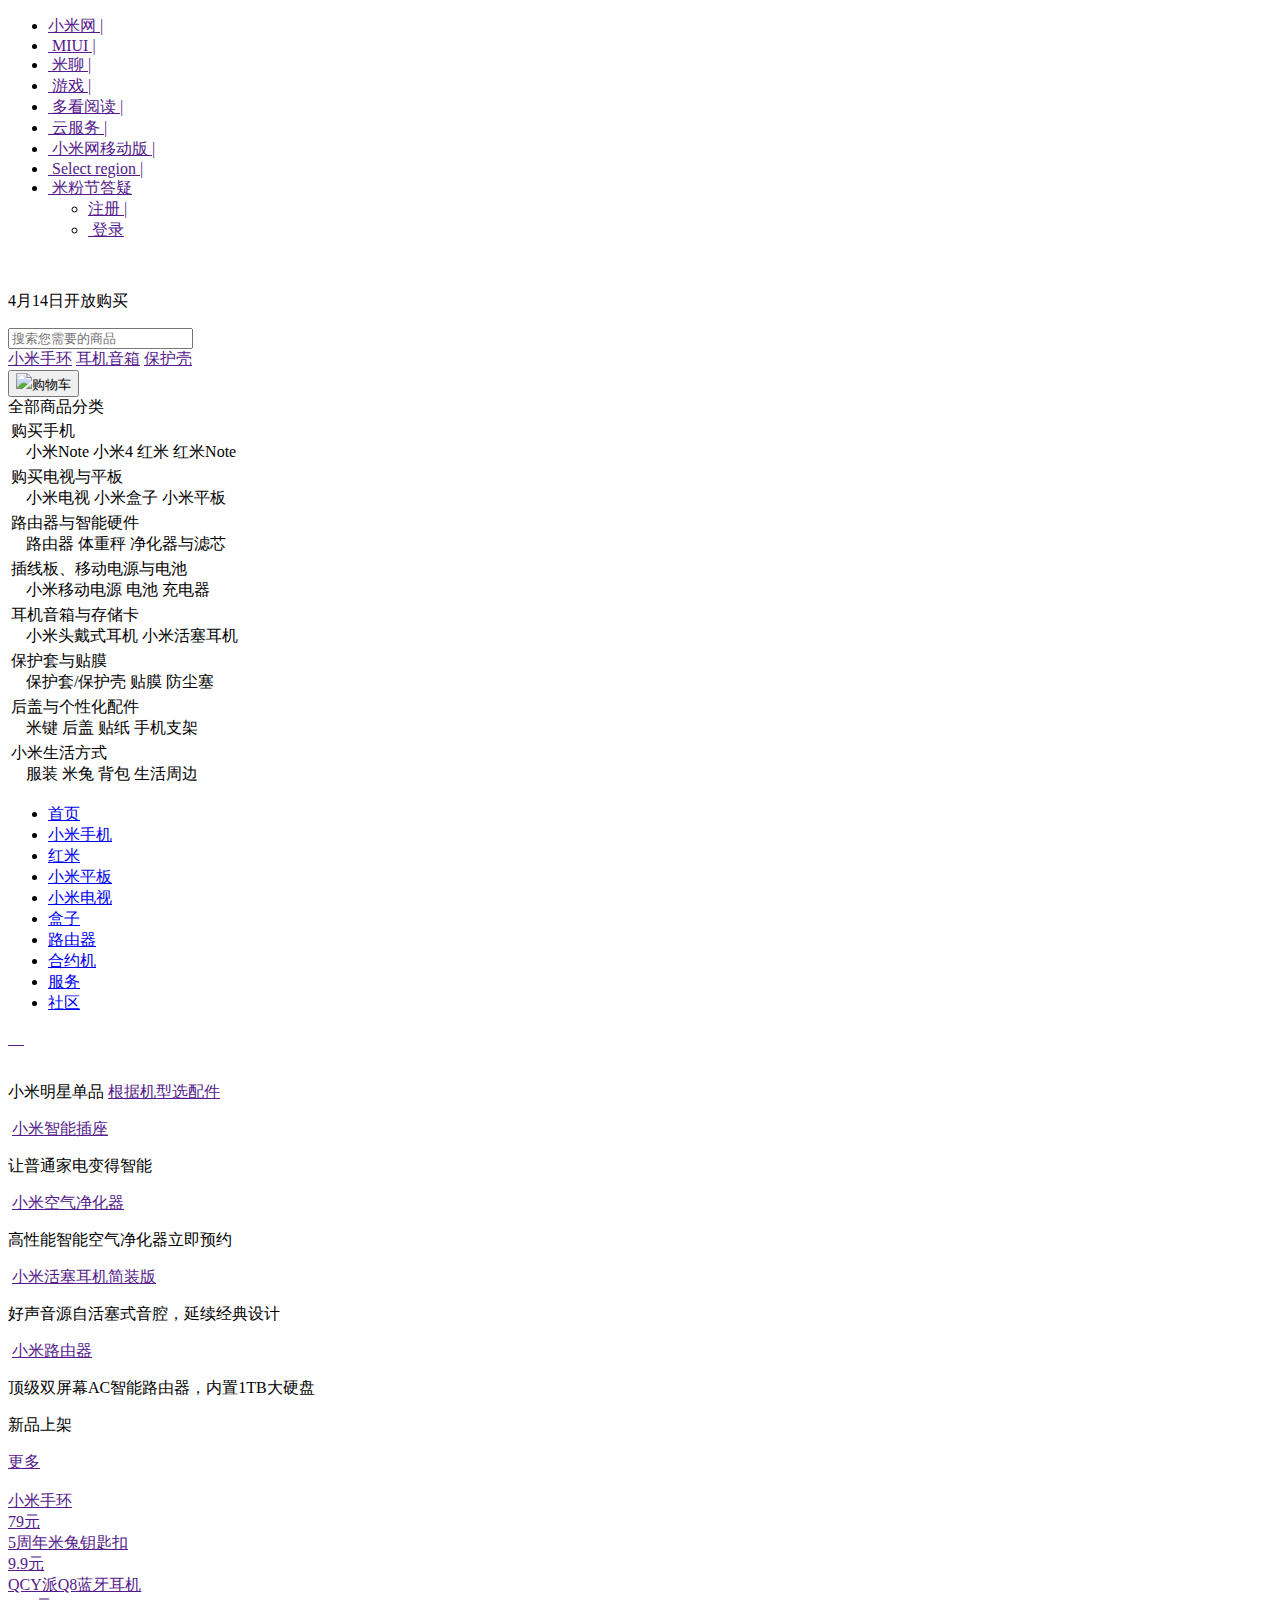
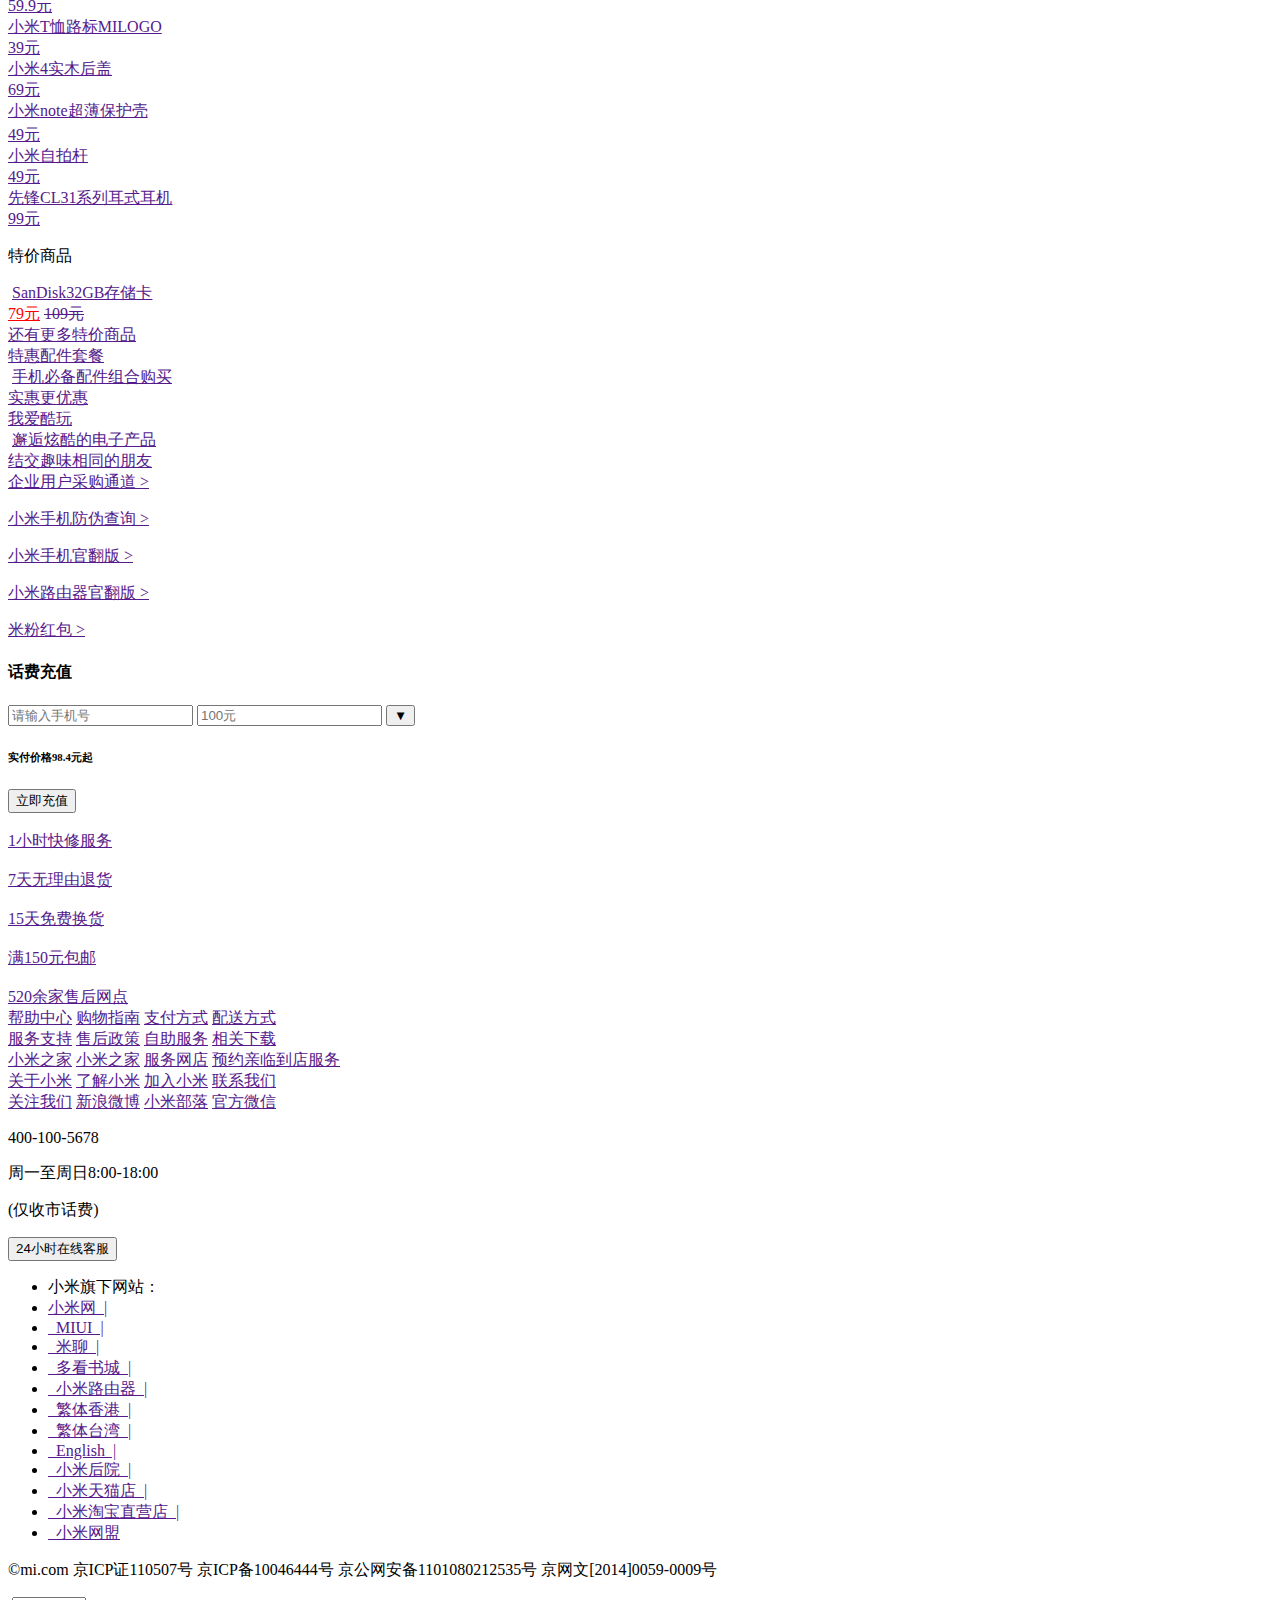
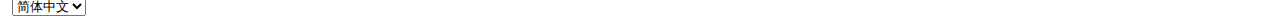
==== html/mainpage.html @ 1876c388 "html" ====
<!DOCTYPE html>
<html lang="en">

<head>
    <meta charset="UTF-8">
    <meta name="viewport" content="width=device-width, initial-scale=1.0">
    <meta http-equiv="X-UA-Compatible" content="ie=edge">
    <title>小米商城</title>
    <link rel="shortcut icon" href="images/小米.png">
    <link rel="stylesheet" href="css/base.css">
    <link rel="stylesheet" href="css/xiaomiguanwang1.css">
    <link rel="stylesheet" href="css/xiaomiguanwang2.css">
    <link rel="stylesheet" href="css/xiaomiguanwang3.css">
</head>

<body>
    <div class="header list">
        <ul>
            <li>
                <a href="">小米网&nbsp;|</a>
            </li>
            <li>
                <a href="">&nbsp;MIUI&nbsp;|</a>
            </li>
            <li>
                <a href="">&nbsp;米聊&nbsp;|</a>
            </li>
            <li>
                <a href="">&nbsp;游戏&nbsp;|</a>
            </li>
            <li>
                <a href="">&nbsp;多看阅读&nbsp;|</a>
            </li>
            <li>
                <a href="">&nbsp;云服务&nbsp;|</a>
            </li>
            <li>
                <a href="">&nbsp;小米网移动版&nbsp;|</a>
            </li>
            <li>
                <a href="">&nbsp;Select region&nbsp;|</a>
            </li>
            <li>
                <a href="">&nbsp;米粉节答疑</a>
            </li>
            <ul style="width: 61px;margin-right: 00px;">
                <li>
                    <a href="">注册&nbsp;|</a>
                </li>
                <li>
                    <a href="">&nbsp;登录</a>
                </li>
            </ul>
        </ul>
    </div>
    <div class="contaier">
        <div class="search">
            <img src="images/logo.png" alt="">
            <p>
                <img src="images/clock.png" alt="">4月14日开放购买</p>
            <input type="text" placeholder="搜索您需要的商品">
            <a id="search-img"></a>
            <div class="search-nei">
                <a href="">小米手环</a>
                <a href="">耳机音箱</a>
                <a href="">保护壳</a>
            </div>
            <button class="gouwu">
                <img src="images/shopcar.png">购物车</button>
        </div>
        <div class="caidan">
            <table class="table">
                <div class="fenlei">全部商品分类</div>
                <tr>
                    <td>
                        <a class="tou">购买手机</a>
                        <br>
                        <a style="margin-left: 15px;">小米Note</a>
                        <a>小米4</a>
                        <a>红米</a>
                        <a>红米Note</a>
                    </td>
                </tr>
                <tr>
                    <td>
                        <a class="tou">购买电视与平板</a>
                        <br>
                        <a style="margin-left: 15px;">小米电视</a>
                        <a>小米盒子</a>
                        <a>小米平板</a>
                    </td>
                </tr>
                <tr>
                    <td>
                        <a class="tou">路由器与智能硬件</a>
                        <br>
                        <a style="margin-left: 15px;">路由器</a>
                        <a>体重秤</a>
                        <a>净化器与滤芯</a>
                    </td>
                </tr>
                <tr>
                    <td>
                        <a class="tou">插线板、移动电源与电池</a>
                        <br>
                        <a style="margin-left: 15px;">小米移动电源</a>
                        <a>电池</a>
                        <a>充电器</a>
                    </td>
                </tr>
                <tr>
                    <td>
                        <a class="tou">耳机音箱与存储卡</a>
                        <br>
                        <a style="margin-left: 15px;">小米头戴式耳机</a>
                        <a>小米活塞耳机</a>
                    </td>
                </tr>
                <tr>
                    <td>
                        <a class="tou">保护套与贴膜</a>
                        <br>
                        <a style="margin-left: 15px;">保护套/保护壳</a>
                        <a>贴膜</a>
                        <a>防尘塞</a>
                    </td>
                </tr>
                <tr>
                    <td>
                        <a class="tou">后盖与个性化配件</a>
                        <br>
                        <a style="margin-left: 15px;">米键</a>
                        <a>后盖</a>
                        <a>贴纸</a>
                        <a>手机支架</a>
                    </td>
                </tr>
                <tr>
                    <td>
                        <a class="tou">小米生活方式</a>
                        <br>
                        <a style="margin-left: 15px;">服装</a>
                        <a>米兔</a>
                        <a>背包</a>
                        <a>生活周边</a>
                    </td>
                </tr>
            </table>
        </div>
        <div class="daohang">
            <ul class="col list ">
                <li>
                    <a href="#">首页</a>
                </li>
                <li>
                    <a href="#">小米手机</a>
                </li>
                <li>
                    <a href="#">红米</a>
                </li>
                <li>
                    <a href="#">小米平板</a>
                </li>
                <li>
                    <a href="#">小米电视</a>
                </li>
                <li>
                    <a href="#">盒子</a>
                </li>
                <li>
                    <a href="#">路由器</a>
                </li>
                <li>
                    <a href="#">合约机</a>
                </li>
                <li>
                    <a href="#">服务</a>
                </li>
                <li>
                    <a href="#">社区</a>
                </li>
            </ul>
        </div>
        <div id="ibanner"></div>
        <div id="ibanner_pic">
            <a href="">
                <img src="images/banner5.png" alt="">
            </a>
            <a href="">
                <img src="images/banner4.png" alt="">
            </a>
            <a href="">
                <img src="images/banner3.png" alt="">
            </a>
            <a href="">
                <img src="images/banner2.png" alt="">
            </a>
            <a href="">
                <img src="images/banner1.png" alt="">
            </a>
        </div>
        <script src="小米商城.js"></script>
        <div class="xianhuo col-80 border">
            <img class="col-4 border-right" src="images/01.png" alt="" style="margin-top: 2px;">
            <img class="col-4 border-right" src="images/02.png" alt="" style="margin-top: 2px;">
            <img class="col-4" src="images/03.png" alt="" style="width:332px">
        </div>
        <div class="mingxing row">
            <div class="mingxing-header">
                <p>小米明星单品
                    <a href="">根据机型选配件</a>
                    <img class="xiaoyu" src="images/05.png" alt="">
                    <img class="dayu" src="images/06.png" alt="">
                </p>
            </div>
            <div class="col-3 border danpin">
                <img src="images/T1PxJvBCAT1RXrhCrK!220x220.jpg" alt="" >
                <a href="">小米智能插座</a>
                <p>让普通家电变得智能</p>
            </div>
            <div class="col-3 border danpin">
                <img src="images/T1XYxTBsAT1RXrhCrK!220x220.jpg" alt="">
                <a href="">小米空气净化器</a>
                <p>高性能智能空气净化器立即预约</p>
            </div>
            <div class="col-3 border danpin">
                <img src="images/T1y0JTBy_T1RXrhCrK!220x220.jpg" alt="" >
                <a href="">小米活塞耳机简装版</a>
                <p>好声音源自活塞式音腔，延续经典设计</p>
            </div>
            <div class="col-3 border danpin">
                <img src="images/aa.jpg" alt="">
                <a href="">小米路由器</a>
                <p>顶级双屏幕AC智能路由器，内置1TB大硬盘</p>
            </div>
        </div>
        <div class="xinpin row">
            <div class="xinpin-header">
                <p>新品上架</p>
                <a id="gengduo" href="">更多</a>
            </div>
            <div class="col-9 border">
                <div class="col-8 border-right">
                    <img src="images/fanghezi0407xiao.jpg" alt="" style="width: 100%;">
                </div>
                <div class="col-4 one">
                    <span>
                        <a href="">小米手环</a>
                        <br>
                        <a href="">79元</a>
                    </span>
                    <img src="images/T1qaVvB7CT1RXrhCrK!220x220.jpg" alt="">
                </div>
            </div>
            <div class="col-9 border span">
                <div class="col-4 border-right">
                    <div class="col-12 border-b two">
                        <span>
                            <a href="">5周年米兔钥匙扣</a>
                            <br>
                            <a href="">9.9元</a>
                        </span>
                        <img src="images/yaoshi.png" alt="">
                    </div>
                    <div class="col-12 three">
                        <span>
                            <a href="">QCY派Q8蓝牙耳机</a>
                            <br>
                            <a href="">59.9元</a>
                        </span>
                        <img src="images/T1SrKTBmWT1RXrhCrK!220x220.jpg" alt="">
                    </div>
                </div>
                <div class="col-4 border-right four">
                    <span>
                        <a href="">小米T恤路标MILOGO</a>
                        <br>
                        <a href="">39元</a>
                    </span>
                    <img src="images/T1crEgBCYT1RXrhCrK!220x220.jpg" alt="">
                </div>
                <div class="col-4 five">
                    <span>
                        <a href="">小米4实木后盖</a>
                        <br>
                        <a href="">69元</a>
                    </span>
                    <img src="images/T12qZvB7CT1RXrhCrK!220x220.jpg" alt="">
                </div>
            </div>
            <div class="col-9 border span zuihou">
                <div class="col-4 border-right">
                    <span>
                        <a href="">小米note超薄保护壳</a>
                        <br>
                        <a href="">49元</a>
                    </span>
                    <img src="images/baohuke.png" alt="" style="margin-top: 18px;margin-right: 100px;">
                </div>
                <div class="col-4 border-right">
                    <span>
                        <a href="">小米自拍杆</a>
                        <br>
                        <a href="">49元</a>
                    </span>
                    <img src="images/T1DrL_B4CT1RXrhCrK!220x220.jpg" alt="">
                </div>
                <div class="col-4">
                    <span>
                        <a href="">先锋CL31系列耳式耳机</a>
                        <br>
                        <a href="">99元</a>
                    </span>
                    <img src="images/T1GXxvBsET1RXrhCrK!220x220.jpg" alt="">
                </div>
            </div>
            <div class="col-3 xinpin-right">
                <div class="border right-one">
                    <p>特价商品</p>
                    <img src="images/T1ByZTBjJT1RXrhCrK.jpg" alt="">
                    <span>
                        <a id="right-one-1" href="">SanDisk32GB存储卡</a>
                    </span>
                    <br>
                    <span>
                        <a href="" style="color:red;">79元</a>
                        <a href="" style="text-decoration: line-through ">109元</a>
                        <br>
                    </span>
                    <span>
                        <a href="">还有更多特价商品</a>
                    </span>
                </div>
                <div class="border right-one">
                    <span>
                        <a id="right-one-1" href="">特惠配件套餐</a>
                        <br>
                    </span>
                    <img id="img-r" src="images/channel-list-cool.jpg" alt="">
                    <span>
                        <a href="">手机必备配件组合购买</a>
                        <br>
                    </span>
                    <span>
                        <a href="">实惠更优惠</a>
                    </span>
                </div>
                <div class="border right-one">
                    <span>
                        <a id="right-one-1" href="">我爱酷玩</a>
                        <br>
                    </span>
                    <img id="img-r" src="images/channel-list-new.jpg" alt="">
                    <span>
                        <a href="">邂逅炫酷的电子产品</a>
                        <br>
                    </span>
                    <span>
                        <a href="">结交趣味相同的朋友</a>
                    </span>
                </div>
                <div class="border right">
                    <a href="">企业用户采购通道
                        <span>></span>
                    </a>
                    <p></p>
                    <a href="">小米手机防伪查询
                        <span>></span>
                    </a>
                    <p></p>
                    <a href="">小米手机官翻版
                        <span>></span>
                    </a>
                    <p></p>
                    <a href="">小米路由器官翻版
                        <span>></span>
                    </a>
                    <p></p>
                    <a href="">米粉红包
                        <span>></span>
                    </a>
                    <p></p>
                    <h4>话费充值</h4>
                    <input type="text" placeholder="请输入手机号">
                    <input type="text" placeholder="100元">
                    <button>▼</button>
                    <h6>实付价格98.4元起</h6>
                    <input id="submit" type="submit" value="立即充值">
                </div>
            </div>
        </div>
    </div>
    <div class="footer">
        <div class="footer-nei">
            <div class="footer-one">
                <div class="footer-one-a">
                    <a href="">
                        <img src="images/10.png" alt="">
                    </a>
                    <br>
                    <a href="">1小时快修服务</a>
                </div>
                <div class="footer-one-a">
                    <a href="">
                        <img src="images/11.png" alt="">
                    </a>
                    <br>
                    <a href="">7天无理由退货</a>
                </div>
                <div class="footer-one-a">
                    <a href="">
                        <img src="images/12.png" alt="">
                    </a>
                    <br>
                    <a href="">15天免费换货</a>
                </div>
                <div class="footer-one-a">
                    <a href="">
                        <img src="images/13.png" alt="">
                    </a>
                    <br>
                    <a href="">满150元包邮</a>
                </div>
                <div class="footer-one-a">
                    <a href="">
                        <img src="images/14.png" alt="">
                    </a>
                    <br>
                    <a href="">520余家售后网点</a>
                </div>
            </div>
            <div class="footer-two">
                <div id="xian"></div>
                <div class="footer-two-lfet">
                    <div class="col-20 border-right">
                        <a href="">帮助中心</a>
                        <a href="">购物指南</a>
                        <a href="">支付方式</a>
                        <a href="">配送方式</a>
                    </div>
                    <div class="col-20 border-right">
                        <a href="">服务支持</a>
                        <a href="">售后政策</a>
                        <a href="">自助服务</a>
                        <a href="">相关下载</a>
                    </div>
                    <div class="col-20 border-right">
                        <a href="">小米之家</a>
                        <a href="">小米之家</a>
                        <a href="">服务网店</a>
                        <a href="">预约亲临到店服务</a>
                    </div>
                    <div class="col-20 border-right">
                        <a href="">关于小米</a>
                        <a href="">了解小米</a>
                        <a href="">加入小米</a>
                        <a href="">联系我们</a>
                    </div>
                    <div class="col-20 border-right">
                        <a href="">关注我们</a>
                        <a href="">新浪微博</a>
                        <a href="">小米部落</a>
                        <a href="">官方微信</a>
                    </div>
                </div>
                <div class="footer-two-r">
                    <p>400-100-5678</p>
                    <p>周一至周日8:00-18:00</p>
                    <p>(仅收市话费)</p>
                    <input type="submit" value="24小时在线客服">
                </div>
            </div>
            <div class="footer-three row">
                <ul>
                    <li><a>小米旗下网站：</a></li>
                    <li><a href="">小米网&nbsp;&nbsp;|</a></li>
                    <li><a href="">&nbsp;&nbsp;MIUI&nbsp;&nbsp;|</a></li>
                    <li><a href="">&nbsp;&nbsp;米聊&nbsp;&nbsp;|</a></li>
                    <li><a href="">&nbsp;&nbsp;多看书城&nbsp;&nbsp;|</a></li>
                    <li><a href="">&nbsp;&nbsp;小米路由器&nbsp;&nbsp;|</a></li>
                    <li><a href="">&nbsp;&nbsp;繁体香港&nbsp;&nbsp;|</a></li>
                    <li><a href="">&nbsp;&nbsp;繁体台湾&nbsp;&nbsp;|</a></li>
                    <li><a href="">&nbsp;&nbsp;English&nbsp;&nbsp;|</a></li>
                    <li><a href="">&nbsp;&nbsp;小米后院&nbsp;&nbsp;|</a></li>
                    <li><a href="">&nbsp;&nbsp;小米天猫店&nbsp;&nbsp;|</a></li>
                    <li><a href="">&nbsp;&nbsp;小米淘宝直营店&nbsp;&nbsp;|</a></li>
                    <li><a href="">&nbsp;&nbsp;小米网盟</a></li>
                </ul>
                <p>&copy;mi.com 京ICP证110507号 京ICP备10046444号 京公网安备1101080212535号 京网文[2014]0059-0009号</p>
                <img src="images/16.png" alt="">
                <!-- <input type="text" placeholder="简体中文">
                <button>▼</button> -->
                <select name id="d">
                    <option value="简体中文">简体中文</option>
                    <option value="English">English</option>
                    <option value="繁体中文">繁体中文</option>
                </select>
            </div>
        </div>
    </div>
    
</body>

</html>
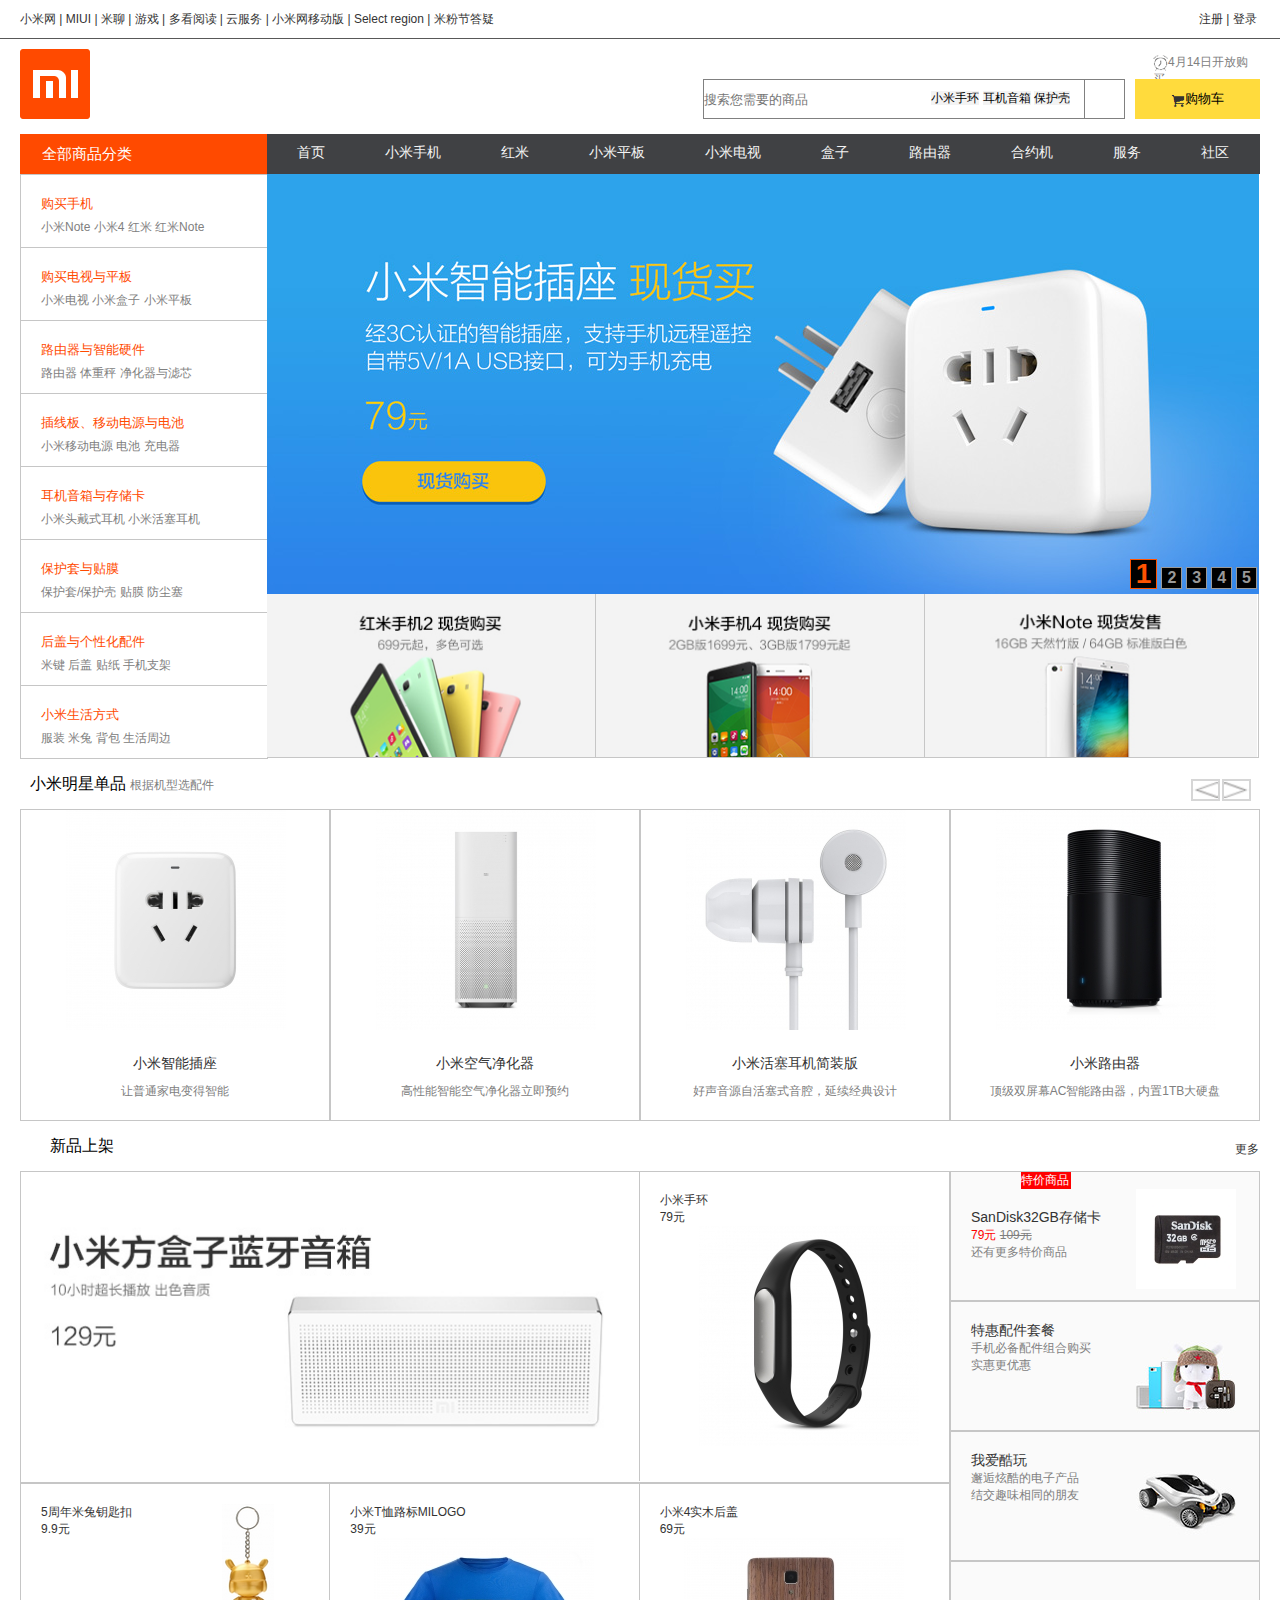
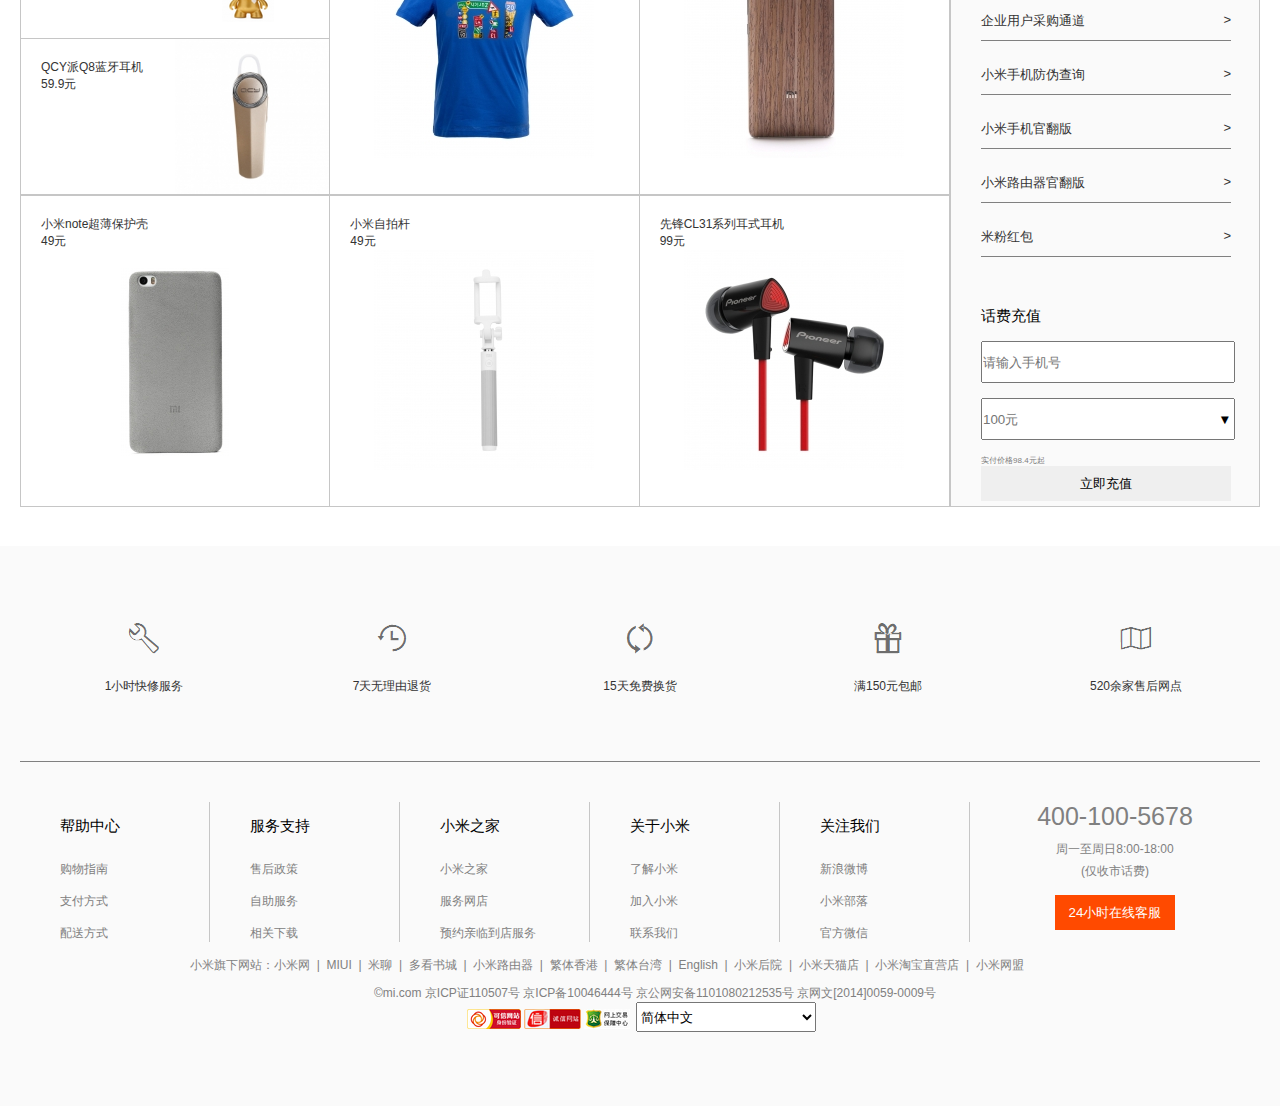
==== commit e02985d3: "index" ====
--- a/html/mainpage.html
+++ b/html/mainpage.html
@@ -7,11 +7,11 @@
     <meta name="viewport" content="width=device-width, initial-scale=1.0">
     <meta http-equiv="X-UA-Compatible" content="ie=edge">
     <title>小米商城</title>
-    <link rel="shortcut icon" href="images/小米.png">
-    <link rel="stylesheet" href="css/base.css">
-    <link rel="stylesheet" href="css/xiaomiguanwang1.css">
-    <link rel="stylesheet" href="css/xiaomiguanwang2.css">
-    <link rel="stylesheet" href="css/xiaomiguanwang3.css">
+    <link rel="shortcut icon" href="../images/小米.png">
+    <link rel="stylesheet" href="../css/base.css">
+    <link rel="stylesheet" href="../css/xiaomiguanwang1.css">
+    <link rel="stylesheet" href="../css/xiaomiguanwang2.css">
+    <link rel="stylesheet" href="../css/xiaomiguanwang3.css">
 </head>
 
 <body>
@@ -56,9 +56,9 @@
     </div>
     <div class="contaier">
         <div class="search">
-            <img src="images/logo.png" alt="">
+            <img src="../images/milogo.png" alt="">
             <p>
-                <img src="images/clock.png" alt="">4月14日开放购买</p>
+                <img src="../images/clock.png" alt="">4月14日开放购买</p>
             <input type="text" placeholder="搜索您需要的商品">
             <a id="search-img"></a>
             <div class="search-nei">
@@ -67,7 +67,7 @@
                 <a href="">保护壳</a>
             </div>
             <button class="gouwu">
-                <img src="images/shopcar.png">购物车</button>
+                <img src="../images/shopcar.png">购物车</button>
         </div>
         <div class="caidan">
             <table class="table">
@@ -185,52 +185,52 @@
         <div id="ibanner"></div>
         <div id="ibanner_pic">
             <a href="">
-                <img src="images/banner5.png" alt="">
+                <img src="../images/banner5.png" alt="">
             </a>
             <a href="">
-                <img src="images/banner4.png" alt="">
+                <img src="../images/banner4.png" alt="">
             </a>
             <a href="">
-                <img src="images/banner3.png" alt="">
+                <img src="../images/banner3.png" alt="">
             </a>
             <a href="">
-                <img src="images/banner2.png" alt="">
+                <img src="../images/banner2.png" alt="">
             </a>
             <a href="">
-                <img src="images/banner1.png" alt="">
+                <img src="../images/banner1.png" alt="">
             </a>
         </div>
-        <script src="小米商城.js"></script>
+        <script src="../小米商城.js"></script>
         <div class="xianhuo col-80 border">
-            <img class="col-4 border-right" src="images/01.png" alt="" style="margin-top: 2px;">
-            <img class="col-4 border-right" src="images/02.png" alt="" style="margin-top: 2px;">
-            <img class="col-4" src="images/03.png" alt="" style="width:332px">
+            <img class="col-4 border-right" src="../images/01.png" alt="" style="margin-top: 2px;">
+            <img class="col-4 border-right" src="../images/2.png" alt="" style="margin-top: 2px;">
+            <img class="col-4" src="../images/03.png" alt="" style="width:332px">
         </div>
         <div class="mingxing row">
             <div class="mingxing-header">
                 <p>小米明星单品
                     <a href="">根据机型选配件</a>
-                    <img class="xiaoyu" src="images/05.png" alt="">
-                    <img class="dayu" src="images/06.png" alt="">
+                    <img class="xiaoyu" src="../images/05.png" alt="">
+                    <img class="dayu" src="../images/06.png" alt="">
                 </p>
             </div>
             <div class="col-3 border danpin">
-                <img src="images/T1PxJvBCAT1RXrhCrK!220x220.jpg" alt="" >
+                <img src="../images/T1PxJvBCAT1RXrhCrK!220x220.jpg" alt="" >
                 <a href="">小米智能插座</a>
                 <p>让普通家电变得智能</p>
             </div>
             <div class="col-3 border danpin">
-                <img src="images/T1XYxTBsAT1RXrhCrK!220x220.jpg" alt="">
+                <img src="../images/T1XYxTBsAT1RXrhCrK!220x220.jpg" alt="">
                 <a href="">小米空气净化器</a>
                 <p>高性能智能空气净化器立即预约</p>
             </div>
             <div class="col-3 border danpin">
-                <img src="images/T1y0JTBy_T1RXrhCrK!220x220.jpg" alt="" >
+                <img src="../images/T1y0JTBy_T1RXrhCrK!220x220.jpg" alt="" >
                 <a href="">小米活塞耳机简装版</a>
                 <p>好声音源自活塞式音腔，延续经典设计</p>
             </div>
             <div class="col-3 border danpin">
-                <img src="images/aa.jpg" alt="">
+                <img src="../images/aa.jpg" alt="">
                 <a href="">小米路由器</a>
                 <p>顶级双屏幕AC智能路由器，内置1TB大硬盘</p>
             </div>
@@ -242,7 +242,7 @@
             </div>
             <div class="col-9 border">
                 <div class="col-8 border-right">
-                    <img src="images/fanghezi0407xiao.jpg" alt="" style="width: 100%;">
+                    <img src="../images/fanghezi0407xiao.jpg" alt="" style="width: 100%;">
                 </div>
                 <div class="col-4 one">
                     <span>
@@ -250,7 +250,7 @@
                         <br>
                         <a href="">79元</a>
                     </span>
-                    <img src="images/T1qaVvB7CT1RXrhCrK!220x220.jpg" alt="">
+                    <img src="../images/T1qaVvB7CT1RXrhCrK!220x220.jpg" alt="">
                 </div>
             </div>
             <div class="col-9 border span">
@@ -261,7 +261,7 @@
                             <br>
                             <a href="">9.9元</a>
                         </span>
-                        <img src="images/yaoshi.png" alt="">
+                        <img src="../images/yaoshi.png" alt="">
                     </div>
                     <div class="col-12 three">
                         <span>
@@ -269,7 +269,7 @@
                             <br>
                             <a href="">59.9元</a>
                         </span>
-                        <img src="images/T1SrKTBmWT1RXrhCrK!220x220.jpg" alt="">
+                        <img src="../images/T1SrKTBmWT1RXrhCrK!220x220.jpg" alt="">
                     </div>
                 </div>
                 <div class="col-4 border-right four">
@@ -278,7 +278,7 @@
                         <br>
                         <a href="">39元</a>
                     </span>
-                    <img src="images/T1crEgBCYT1RXrhCrK!220x220.jpg" alt="">
+                    <img src="../images/T1crEgBCYT1RXrhCrK!220x220.jpg" alt="">
                 </div>
                 <div class="col-4 five">
                     <span>
@@ -286,7 +286,7 @@
                         <br>
                         <a href="">69元</a>
                     </span>
-                    <img src="images/T12qZvB7CT1RXrhCrK!220x220.jpg" alt="">
+                    <img src="../images/T12qZvB7CT1RXrhCrK!220x220.jpg" alt="">
                 </div>
             </div>
             <div class="col-9 border span zuihou">
@@ -296,7 +296,7 @@
                         <br>
                         <a href="">49元</a>
                     </span>
-                    <img src="images/baohuke.png" alt="" style="margin-top: 18px;margin-right: 100px;">
+                    <img src="../images/baohuke.png" alt="" style="margin-top: 18px;margin-right: 100px;">
                 </div>
                 <div class="col-4 border-right">
                     <span>
@@ -304,7 +304,7 @@
                         <br>
                         <a href="">49元</a>
                     </span>
-                    <img src="images/T1DrL_B4CT1RXrhCrK!220x220.jpg" alt="">
+                    <img src="../images/T1DrL_B4CT1RXrhCrK!220x220.jpg" alt="">
                 </div>
                 <div class="col-4">
                     <span>
@@ -312,13 +312,13 @@
                         <br>
                         <a href="">99元</a>
                     </span>
-                    <img src="images/T1GXxvBsET1RXrhCrK!220x220.jpg" alt="">
+                    <img src="../images/T1GXxvBsET1RXrhCrK!220x220.jpg" alt="">
                 </div>
             </div>
             <div class="col-3 xinpin-right">
                 <div class="border right-one">
                     <p>特价商品</p>
-                    <img src="images/T1ByZTBjJT1RXrhCrK.jpg" alt="">
+                    <img src="../images/T1ByZTBjJT1RXrhCrK.jpg" alt="">
                     <span>
                         <a id="right-one-1" href="">SanDisk32GB存储卡</a>
                     </span>
@@ -337,7 +337,7 @@
                         <a id="right-one-1" href="">特惠配件套餐</a>
                         <br>
                     </span>
-                    <img id="img-r" src="images/channel-list-cool.jpg" alt="">
+                    <img id="img-r" src="../images/channel-list-cool.jpg" alt="">
                     <span>
                         <a href="">手机必备配件组合购买</a>
                         <br>
@@ -351,7 +351,7 @@
                         <a id="right-one-1" href="">我爱酷玩</a>
                         <br>
                     </span>
-                    <img id="img-r" src="images/channel-list-new.jpg" alt="">
+                    <img id="img-r" src="../images/channel-list-new.jpg" alt="">
                     <span>
                         <a href="">邂逅炫酷的电子产品</a>
                         <br>
@@ -396,35 +396,35 @@
             <div class="footer-one">
                 <div class="footer-one-a">
                     <a href="">
-                        <img src="images/10.png" alt="">
+                        <img src="../images/10.png" alt="">
                     </a>
                     <br>
                     <a href="">1小时快修服务</a>
                 </div>
                 <div class="footer-one-a">
                     <a href="">
-                        <img src="images/11.png" alt="">
+                        <img src="../images/11.png" alt="">
                     </a>
                     <br>
                     <a href="">7天无理由退货</a>
                 </div>
                 <div class="footer-one-a">
                     <a href="">
-                        <img src="images/12.png" alt="">
+                        <img src="../images/12.png" alt="">
                     </a>
                     <br>
                     <a href="">15天免费换货</a>
                 </div>
                 <div class="footer-one-a">
                     <a href="">
-                        <img src="images/13.png" alt="">
+                        <img src="../images/13.png" alt="">
                     </a>
                     <br>
                     <a href="">满150元包邮</a>
                 </div>
                 <div class="footer-one-a">
                     <a href="">
-                        <img src="images/14.png" alt="">
+                        <img src="../images/14.png" alt="">
                     </a>
                     <br>
                     <a href="">520余家售后网点</a>
@@ -488,7 +488,7 @@
                     <li><a href="">&nbsp;&nbsp;小米网盟</a></li>
                 </ul>
                 <p>&copy;mi.com 京ICP证110507号 京ICP备10046444号 京公网安备1101080212535号 京网文[2014]0059-0009号</p>
-                <img src="images/16.png" alt="">
+                <img src="../images/16.png" alt="">
                 <!-- <input type="text" placeholder="简体中文">
                 <button>▼</button> -->
                 <select name id="d">
--- a/css/base.css
+++ b/css/base.css
@@ -0,0 +1,98 @@
+*{margin:0;padding:0}
+table{
+    border-collapse: collapse;
+}
+div{
+    box-sizing: border-box;
+}
+li{
+    list-style: none;
+}
+body{
+    color:#333;
+    font-size: 12px;
+    font-family: -apple-system,SF UI Text,Arial,PingFang SC,Hiragino Sans GB,Microsoft YaHei,WenQuanYi Micro Hei,sans-serif;
+}
+a{
+    text-decoration: none;
+    color:#333;
+}
+.center{
+    margin-left: auto;
+    margin-right: auto;
+}
+.list{
+    list-style: none;
+}
+.tc{
+    text-align: center;
+}
+[class^='col']{
+    float: left;
+}
+.row:after{
+    content:"";
+    display: table;
+    clear: both;
+}
+.col-1{
+    width:8.33333333%;
+}
+.col-2{
+    width: 16.66666667%;
+}
+.col-3{
+    width: 25%;
+}
+.col-3.border.danpin>img{
+    margin-left: 45px;
+}
+.col-4{
+    width: 33.33333333%;
+}
+.col-80{
+    width: 80%;
+}
+.col-20{
+    width:20%;
+}
+.col-5{
+    width: 41.66666667%;
+}
+.col-6 {
+    width: 50%;
+}
+.col-7 {
+    width: 58.33333333%;
+}
+.col-8 {
+    width: 66.66666667%;
+}
+.col-9 {
+    width: 75%;
+}
+.col-10 {
+    width: 83.33333333%;
+}
+.col-11 {
+    width: 91.66666667%;
+}
+.col-12 {
+    width: 100%;
+}
+.border{
+    border: 1px solid #c6c6c6;
+}
+.border-right{
+    border-right: 1px solid #c6c6c6;
+}
+.border-b{
+    border-bottom: 1px solid #c6c6c6; 
+}
+img{
+    vertical-align: bottom;
+}
+a:hover{
+    color: #FF5300;
+    cursor: pointer;
+}
--- a/css/xiaomiguanwang1.css
+++ b/css/xiaomiguanwang1.css
@@ -0,0 +1,278 @@
+*{
+    margin:0;
+	padding:0
+}
+body{
+    font-family:Tahoma,Helvetica,"\5b8b\4f53","Arial",sans-serif;
+    font-size:12px;
+    color:#808080;
+}
+.header{
+    height: 39px;
+    width: 100%;
+    background: f3f3f3;
+    border-bottom: 1px solid #585858;
+}
+.header li{
+    float: left;
+    list-style: none;
+}
+.header ul{
+    height: 39px;
+    line-height: 39px;
+    text-align: center;
+    margin: auto;
+    width: 1240px;
+}
+.header a{
+    text-decoration: none;
+    color: #333;
+}
+.contaier{
+    width: 1240px;
+    margin-left: auto;
+    margin-right: auto;
+    position: relative;
+}
+.search{
+    margin-top: 10px;
+    width:1240px;
+    margin-left: auto;
+    margin-right: auto; 
+    position: relative;
+    height: 70px;
+}
+.search p{
+    width: 107px;
+    position: absolute;
+    right: 0;
+    top:5px;
+}
+.search input{
+    width: 380px;
+    height: 38px;
+    outline: none;
+    border: 1px solid #808080;
+    position: absolute;
+    right: 175px;
+    bottom: 0;
+}
+#search-img{
+    background: url(images/fangdajing.png) no-repeat center center;
+    display: block;
+    height: 38px;
+    width: 40px;
+    border-right: 1px solid #808080;
+    border-top: 1px solid #808080;
+    border-bottom: 1px solid #808080;
+    position: absolute;
+    right: 135px;
+    bottom: 0;
+}
+.search-nei a{
+    text-decoration: none;
+    background: #f3f3f3;
+    color: #000;
+}
+.search-nei{
+    position: absolute;
+    right: 190px;
+    bottom: 12px;
+}
+.search button{
+    width: 125px;
+    height: 40px;
+    outline: none;
+    border: none;
+    color: #000;
+    background: #ffdb3d;
+    position: absolute;
+    right: 0;
+    bottom: 0;
+}
+.caidan{
+    width: 248px;
+    margin-top:15px;
+}
+.gouwu:hover{
+    cursor: pointer;
+    background: #ff4a00;
+}
+.fenlei{
+    width: 248px;
+    background: #ff4a00;
+    color: #fff;
+    height: 40px;
+    line-height: 40px;
+    padding-left: 22px;
+    font-size: 15px;
+}
+.caidan td{
+    padding-left:5px;
+    width: 249px;
+    border:1px solid #c6c6c6;
+    height: 72px;
+}
+.caidan a:first-child{
+    margin-left: 15px;
+    display: block;
+    margin-top: 8px;
+    height: 10px;
+    text-decoration:none;
+    color: #ff4a00;
+    font-size: 13px;
+}
+.caidan a:not(:first-child){
+    text-decoration:none;
+    color: #808080; 
+    font-size: 12px;
+}
+.caidan a:hover{
+    color: #FF5300;
+    cursor: pointer;
+}
+.daohang{
+    position: absolute;
+    height: 40px;
+    left: 247px;
+    top: 95px;
+    width: 993px;
+    background: #404144;
+}
+.daohang li{
+    float: left;
+}
+.daohang li a{
+    text-decoration: none;
+    color: #f3f3f3;
+    display: block;
+    font-size: 14px;
+    height: 20px;
+    padding: 10px 30px;
+}
+.daohang li a:hover{
+    height: 40px;
+    background:#333;
+}
+.contaier{
+    overflow:hidden;
+}
+#ibanner a{
+    color: #0287CA;
+    text-decoration: none;
+}
+#ibanner a:hover {
+    text-decoration: underline;
+}
+#ibanner {
+    position: absolute;
+    float: right;
+    width: 995px;
+    height: 420px;
+    overflow: hidden;
+    margin: 0 0 0 200px;
+    top: 135px;
+    left: 47px;
+    overflow: hidden;
+}
+#ibanner_pic{
+    position: absolute;
+    top: 135px;
+    left:247px;
+}
+#ibanner_pic a {
+    position: absolute;
+    top: 0;
+    display: block;
+    width: 995px;
+    height: 420px;
+    overflow: hidden;
+}
+#ibanner_btn {
+    position: absolute;
+    z-index: 9999;
+    right: 5px;
+    bottom: 5px;
+    font-weight: 700;
+    font-family: Arial;
+}
+#ibanner_btn span {
+    display: block;
+    float: left;
+    margin-left: 4px;
+    padding: 0 5px;
+    background: #000;
+    cursor: pointer;
+}
+#ibanner_btn .normal {
+    height: 20px;
+    margin-top: 8px;
+    border: 1px solid #999;
+    color: #999;
+    font-size: 16px;
+    line-height: 20px;
+}
+#ibanner_btn .current {
+    height: 28px;
+    border: 1px solid #FF5300;
+    color: #FF5300;
+    font-size: 28px;
+    line-height: 28px;
+}
+.xianhuo{
+    position: absolute;
+    left:247px;
+    top:546px;
+}
+.xianhuo.col-80.border {
+    border-left: none;
+}
+.xianhuo img{
+    width: 328px;
+}
+.mingxing-header{
+    height: 50px;
+}
+.mingxing-header img{
+    float: right;
+    margin-right:5px;
+    margin-top: 20px; 
+    height: 18px;
+    width: 25px;
+    position: absolute;
+    border: 2px solid #3333;
+}
+img.xiaoyu{
+    margin-left: 977px;
+}
+img.dayu{
+    margin-left: 1008px;
+}
+.mingxing-header img:hover{
+    cursor: pointer;
+}
+.mingxing-header p{
+    font-size: 16px;
+    height: 50px;
+    line-height: 50px;
+    margin-left: 10px;
+    color: #000;
+}
+.mingxing-header a{
+    font-size: 12px;
+    color: #808080;
+}
+
+.danpin a{
+    font-size: 14px;
+    display: block;
+    text-align: center;
+    margin-top: 25px;
+}
+.danpin p{
+    font-size: 12px;
+    text-align: center;
+    margin-top: 10px;
+    margin-bottom: 20px;
+    margin-left: 0;
+}--- a/css/xiaomiguanwang2.css
+++ b/css/xiaomiguanwang2.css
@@ -0,0 +1,157 @@
+#gengduo{
+    position: absolute;
+    top:20px;
+    left: 98%;
+}
+.xinpin-header p{
+    height: 50px;
+    line-height: 50px;
+    font-size: 16px;
+    color: #000;
+    width: 900px;
+}
+.xinpin{
+    position: relative;
+    height: 1025px;
+}
+.xinpin-right{
+    position: absolute;
+    top:50px;
+    left: 75%;
+    background: #fafafa
+}
+.right-one{
+    height: 130px;
+    position: relative;
+}
+.right-one p{
+    width: 50px;
+    background: red;
+    margin-left: 70px;
+    color: #fff;
+}
+#right-one-1{
+    margin-top:20px;
+    font-size: 14px;
+    color: #333;
+    display: inline-block;
+}
+.right-one a{
+    color: #808080;
+}
+.right-one img{
+    position: absolute;
+    left: 60%;
+    margin-right: 15px;
+}
+.xinpin-right span{
+    margin-left: 20px;
+}
+#img-r{
+    position: absolute;
+    top:15px;
+}
+.one img{
+    float: right;
+    margin-right:30px;
+}
+.one span{
+    margin-left: 20px;
+    margin-top: 20px;
+    display: inline-block;
+}
+.two,.three{
+    height: 155px;
+}
+.two img{
+    float: right;
+    margin-right: 55px;
+    margin-top: 20px;
+}
+.span span{
+    margin-left: 20px;
+    margin-top: 20px;
+    display: inline-block;
+}
+.three img{
+    float: right;
+    height:155px;
+    width: 50%;
+}
+.xinpin .col-4{
+    height: 310px;
+}
+.four img{
+    float: right;
+    margin-right: 45px;
+}
+.five img{
+    float: right;
+    margin-right: 45px;
+}
+.zuihou img{
+    float: right;
+    margin-right: 45px;
+}
+.right{
+    height: 546px;
+}
+.right a,p,input,h4,h6{
+    margin-left: 30px;
+}
+.right a{
+    display: inline-block;
+    margin-top: 25px;
+    margin-bottom: 10px;
+    width: 250px;
+    font-size: 13px;
+    /* margin-left: 30px; */
+}
+.right a:first-child{
+    margin-top: 50px;
+}
+.right span{
+    float: right;
+}
+.right p:not(:last-child){
+    width: 250px;
+    height: 1px;
+    background: #808080;
+    /* margin-left: 30px; */
+}
+.right h4,h6{
+    font-weight: lighter;
+}
+.right h4{
+    margin-top: 50px;
+    font-size: 15px;
+    color: #000;
+}
+.right input:not(:last-child){
+    margin-top: 15px;
+    height: 38px;
+    width: 250px;
+    outline: none;
+}
+.right button{
+    position: relative;
+    right: 20px;
+    outline: none;
+    border:none;
+    background: #fff
+}
+.right button:hover{
+    cursor: pointer;
+}
+.right h6{
+    margin-top: 15px;
+}
+#submit{
+    outline: none;
+    border:none;
+    width: 250px;
+    height: 35px;
+}
+#submit:hover{
+    cursor: pointer;
+}--- a/css/xiaomiguanwang3.css
+++ b/css/xiaomiguanwang3.css
@@ -0,0 +1,126 @@
+.footer{
+    height: 560px;
+    background: #fafafa;
+    width: 100%;
+}
+.footer-nei{
+    width: 1240px;
+    margin-left: auto;
+    margin-right: auto;
+}
+.footer-one{
+    width: 1240px;
+    margin-right: auto;
+    margin-left: auto;
+    height: 215px;
+}
+.footer-one-a{
+    margin-top: 50px;
+    margin-bottom: 45px;
+    width: 20%;
+    float: left;
+    text-align: center;
+    height:120px;
+}
+.footer-one-a a{
+    line-height: 60px;
+}
+#xian{
+    height: 1px;
+    width: 1240px;
+    background: #808080;
+}
+.footer-two{
+    height: 175px;
+}
+.footer-two-lfet{
+    margin-top: 40px;
+    width: 950px;
+}
+.footer-two-lfet a{
+    display: block;
+    width: 98px;
+    margin-left: 40px;
+    margin-top: 15px;
+}
+.footer-two-lfet a:first-child{
+    font-size: 15px;
+    margin-bottom: 25px;
+    color: #000;
+}
+.footer-two-lfet a:not(:first-child){
+    color: #808080;
+}
+.footer-two-lfet a:hover{
+    color: #ff4a00
+}
+.footer-two-r{
+    text-align: center;
+}
+.footer-two-r p:first-child{
+    font-size: 25px;
+    margin-bottom: 10px;
+}
+.footer-two-r p:not(:first-child){
+    margin-top: 5px;
+}
+.footer-two-r input{
+    height: 35px;
+    outline: none;
+    background: #ff4a00;
+    border: none;
+    width: 120px;
+    color: #fff;
+    margin-left: 0px;
+    margin-top: 15px;
+}
+.footer-three{
+    text-align: center;
+}
+.footer-three li{
+    float: left;
+    list-style: none;
+}
+.footer-three ul{
+    margin-top: 10px;
+    height: 39px;
+    line-height: 39px;
+    text-align: center;
+    margin-left: auto;
+    margin-right: auto;
+    width: 900px;
+}
+.footer-three a{
+    color: #808080;
+}
+.footer-three input{
+    margin-top: 15px;
+    height: 20px;
+    width: 200px;
+    outline: none;
+}
+.footer-three button{
+    position: relative;
+    right: 20px;
+    outline: none;
+    border: none;
+    background: #fff;
+}
+#fixed{
+    height: 120px;
+    width: 40px;
+    background: #808080;
+    position: fixed;
+    right: 15px;
+    bottom: 50px;
+}
+#fixed a img{
+    margin-bottom: 5px;
+    height: 40px;
+    width: 40px;
+}
+#d{
+    width:180px;
+    height: 30px;
+    outline: none;
+}